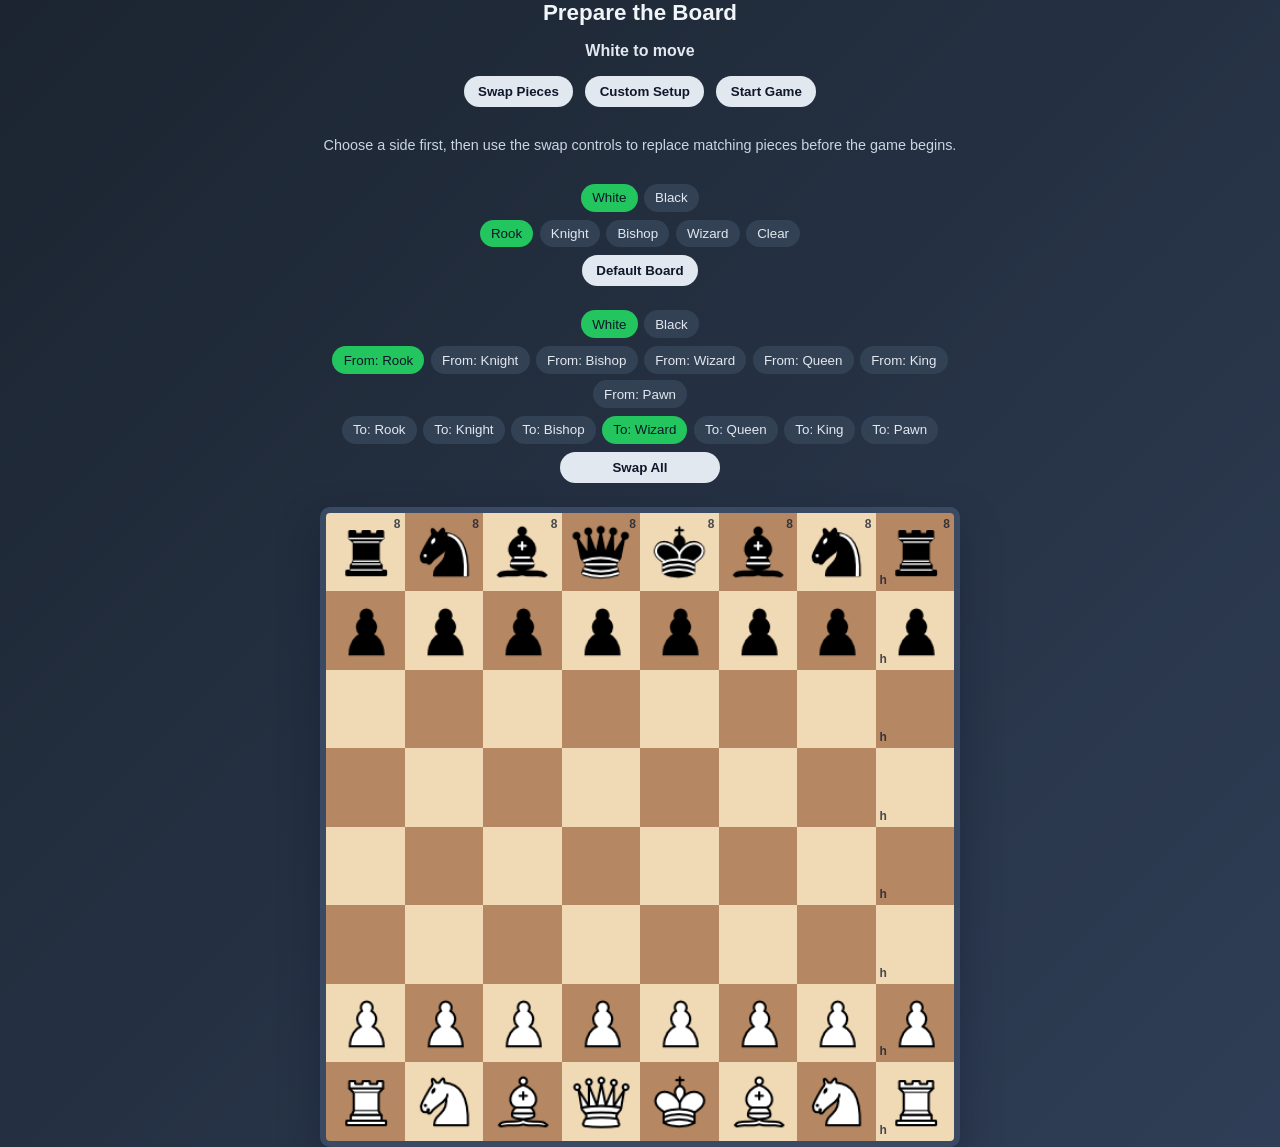
==== swap.html @ ea74015f "Added the default board button" ====
<!DOCTYPE html>
<html lang="en">
  <head>
    <meta charset="UTF-8" />
    <meta name="viewport" content="width=device-width, initial-scale=1.0" />
    <title>Chess Board Setup</title>
    <link rel="stylesheet" href="style.css" />
  </head>
  <body data-page-mode="swap">
    <main class="app-shell">
      <h1 class="app-title">Prepare the Board</h1>
      <p id="turn-indicator" class="turn-indicator">Choose a side and swap pieces before starting</p>
      <div class="board-actions">
        <button id="swap-mode-button" class="swap-button" type="button">Swap Pieces</button>
        <button id="setup-mode-button" class="swap-button" type="button">Custom Setup</button>
        <button id="start-game-button" class="swap-button" type="button">Start Game</button>
      </div>
      <p id="swap-help" class="swap-help">Choose a side first, then use the swap controls to replace matching pieces before the game begins.</p>
      <div id="setup-controls" class="setup-controls" hidden>
        <div class="setup-side-picker">
          <button class="setup-side-button active" data-setup-side="white" type="button">White</button>
          <button class="setup-side-button" data-setup-side="black" type="button">Black</button>
        </div>
        <div class="setup-piece-picker">
          <button class="setup-piece-button active" data-setup-piece="r" type="button">Rook</button>
          <button class="setup-piece-button" data-setup-piece="n" type="button">Knight</button>
          <button class="setup-piece-button" data-setup-piece="b" type="button">Bishop</button>
          <button class="setup-piece-button" data-setup-piece="z" type="button">Wizard</button>
          <button class="setup-piece-button" data-setup-piece="clear" type="button">Clear</button>
        </div>
        <button id="default-board-button" class="swap-button" type="button">Default Board</button>
      </div>
      <div id="bulk-swap-controls" class="swap-controls">
        <div class="swap-side-picker">
          <button class="swap-side-button active" data-swap-side="white" type="button">White</button>
          <button class="swap-side-button" data-swap-side="black" type="button">Black</button>
        </div>
        <div class="swap-piece-picker">
          <button class="swap-piece-button active" data-swap-from="r" type="button">From: Rook</button>
          <button class="swap-piece-button" data-swap-from="n" type="button">From: Knight</button>
          <button class="swap-piece-button" data-swap-from="b" type="button">From: Bishop</button>
          <button class="swap-piece-button" data-swap-from="z" type="button">From: Wizard</button>
          <button class="swap-piece-button" data-swap-from="q" type="button">From: Queen</button>
          <button class="swap-piece-button" data-swap-from="k" type="button">From: King</button>
          <button class="swap-piece-button" data-swap-from="p" type="button">From: Pawn</button>
        </div>
        <div class="swap-piece-picker">
          <button class="swap-piece-button" data-swap-to="r" type="button">To: Rook</button>
          <button class="swap-piece-button" data-swap-to="n" type="button">To: Knight</button>
          <button class="swap-piece-button" data-swap-to="b" type="button">To: Bishop</button>
          <button class="swap-piece-button" data-swap-to="z" type="button">To: Wizard</button>
          <button class="swap-piece-button" data-swap-to="q" type="button">To: Queen</button>
          <button class="swap-piece-button" data-swap-to="k" type="button">To: King</button>
          <button class="swap-piece-button" data-swap-to="p" type="button">To: Pawn</button>
        </div>
        <button id="swap-all-button" class="swap-button" type="button">Swap All</button>
      </div>
      <div id="chess-board" class="chessBoard" aria-label="Chess board"></div>
    </main>

    <script src="chessRules.js?v=20260627"></script>
    <script src="main.js?v=20260627"></script>
  </body>
</html>
---- style.css ----
* {
  box-sizing: border-box;
}

body {
  margin: 0;
  min-height: 100vh;
  display: grid;
  place-items: center;
  background: linear-gradient(135deg, #1b2430, #2f3e56);
  font-family: Verdana, Geneva, Tahoma, sans-serif;
}

.app-shell {
  display: grid;
  gap: 1rem;
  justify-items: center;
  width: min(92vw, 700px);
}

.app-title {
  margin: 0;
  color: #f1f5f9;
  font-size: clamp(1rem, 2vw, 1.4rem);
  text-align: center;
}

.turn-indicator {
  margin: 0;
  color: #e2e8f0;
  font-size: clamp(0.9rem, 1.5vw, 1rem);
  font-weight: 700;
  text-align: center;
}

.board-actions {
  display: flex;
  align-items: center;
  gap: 0.75rem;
  flex-wrap: wrap;
  justify-content: center;
}

.swap-button {
  border: none;
  background: #e2e8f0;
  color: #0f172a;
  padding: 0.5rem 0.9rem;
  border-radius: 999px;
  font-weight: 700;
  cursor: pointer;
}

.swap-button.active {
  background: #f59e0b;
  color: #0f172a;
}

.swap-help {
  color: #cbd5e1;
  font-size: 0.9rem;
}

.setup-controls,
.swap-controls {
  display: flex;
  flex-direction: column;
  align-items: center;
  gap: 0.5rem;
}

.setup-side-picker,
.setup-piece-picker,
.swap-side-picker,
.swap-piece-picker {
  display: flex;
  gap: 0.4rem;
  flex-wrap: wrap;
  justify-content: center;
}

.swap-controls {
  width: 100%;
  max-width: 700px;
  padding: 0.5rem 0;
}

#swap-all-button {
  min-width: 160px;
}

.setup-side-button,
.setup-piece-button,
.swap-side-button,
.swap-piece-button {
  border: none;
  background: #334155;
  color: #e2e8f0;
  padding: 0.4rem 0.7rem;
  border-radius: 999px;
  cursor: pointer;
}

.setup-side-button.active,
.setup-piece-button.active,
.swap-side-button.active,
.swap-piece-button.active {
  background: #22c55e;
  color: #0f172a;
}

.chessBoard {
  width: min(92vw, 640px);
  aspect-ratio: 1 / 1;
  display: grid;
  grid-template-columns: repeat(8, 1fr);
  grid-template-rows: repeat(8, 1fr);
  border: 6px solid #3b4a63;
  border-radius: 10px;
  overflow: hidden;
  box-shadow: 0 18px 40px rgba(15, 23, 42, 0.4);
}

.square {
  position: relative;
  display: flex;
  justify-content: center;
  align-items: center;
  user-select: none;
}

.square.white {
  background-color: #f0d9b5;
}

.square.black {
  background-color: #b58863;
}

.square.hover {
  outline: 3px solid #f59e0b;
  outline-offset: -3px;
}

/* Highlight valid move targets while dragging a piece */
.square.move-target {
  outline: 3px solid rgba(34, 197, 94, 0.95);
  outline-offset: -3px;
}

/* Outline pieces that can be captured */
.piece.captureable {
  outline: 3px solid rgba(239, 68, 68, 0.95);
  outline-offset: -3px;
}

.square.selected-swap {
  outline: 3px solid #22c55e;
  outline-offset: -3px;
}

.square.locked {
  box-shadow: inset 0 0 0 3px #ef4444;
}

.piece {
  width: 100%;
  height: 100%;
  display: grid;
  place-items: center;
  cursor: grab;
  padding: 8%;
  z-index: 1;
}

.piece img {
  width: 100%;
  height: 100%;
  object-fit: contain;
  display: block;
  pointer-events: none;
}

.coordinate {
  position: absolute;
  font-size: clamp(9px, 1vw, 12px);
  font-weight: 700;
  pointer-events: none;
  color: rgba(15, 23, 42, 0.75);
}

.coordinate.file {
  left: 4px;
  bottom: 4px;
}

.coordinate.rank {
  right: 4px;
  top: 4px;
}

@media (max-width: 600px) {
  .app-shell {
    width: 100%;
  }

  .chessBoard {
    width: 100vw;
    max-width: 100vw;
    border-radius: 0;
  }
}
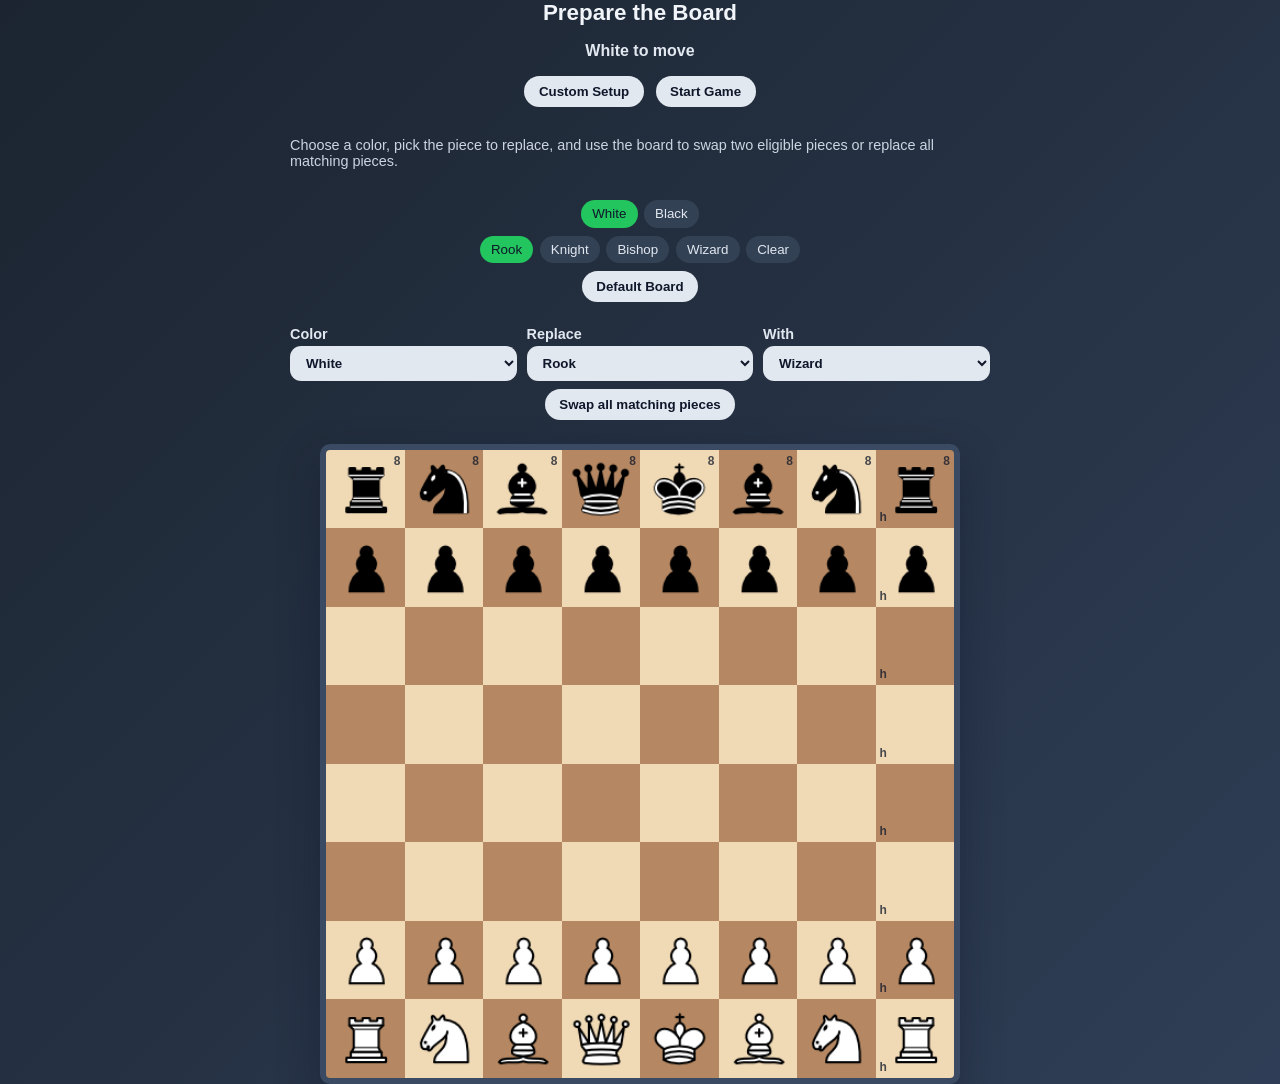
==== commit bc62a96f: "Removed the excess swapping and replaced it with drop down." ====
--- a/swap.html
+++ b/swap.html
@@ -11,11 +11,10 @@
       <h1 class="app-title">Prepare the Board</h1>
       <p id="turn-indicator" class="turn-indicator">Choose a side and swap pieces before starting</p>
       <div class="board-actions">
-        <button id="swap-mode-button" class="swap-button" type="button">Swap Pieces</button>
         <button id="setup-mode-button" class="swap-button" type="button">Custom Setup</button>
         <button id="start-game-button" class="swap-button" type="button">Start Game</button>
       </div>
-      <p id="swap-help" class="swap-help">Choose a side first, then use the swap controls to replace matching pieces before the game begins.</p>
+      <p id="swap-help" class="swap-help">Choose a color, pick the piece to replace, and use the board to swap two eligible pieces or replace all matching pieces.</p>
       <div id="setup-controls" class="setup-controls" hidden>
         <div class="setup-side-picker">
           <button class="setup-side-button active" data-setup-side="white" type="button">White</button>
@@ -31,29 +30,40 @@
         <button id="default-board-button" class="swap-button" type="button">Default Board</button>
       </div>
       <div id="bulk-swap-controls" class="swap-controls">
-        <div class="swap-side-picker">
-          <button class="swap-side-button active" data-swap-side="white" type="button">White</button>
-          <button class="swap-side-button" data-swap-side="black" type="button">Black</button>
+        <div class="swap-control-grid">
+          <label class="swap-control">
+            <span>Color</span>
+            <select id="swap-side-select" class="swap-select">
+              <option value="white">White</option>
+              <option value="black">Black</option>
+            </select>
+          </label>
+          <label class="swap-control">
+            <span>Replace</span>
+            <select id="swap-from-select" class="swap-select">
+              <option value="r">Rook</option>
+              <option value="n">Knight</option>
+              <option value="b">Bishop</option>
+              <option value="z">Wizard</option>
+              <option value="q">Queen</option>
+              <option value="k">King</option>
+              <option value="p">Pawn</option>
+            </select>
+          </label>
+          <label class="swap-control">
+            <span>With</span>
+            <select id="swap-to-select" class="swap-select">
+              <option value="r">Rook</option>
+              <option value="n">Knight</option>
+              <option value="b">Bishop</option>
+              <option value="z">Wizard</option>
+              <option value="q">Queen</option>
+              <option value="k">King</option>
+              <option value="p">Pawn</option>
+            </select>
+          </label>
         </div>
-        <div class="swap-piece-picker">
-          <button class="swap-piece-button active" data-swap-from="r" type="button">From: Rook</button>
-          <button class="swap-piece-button" data-swap-from="n" type="button">From: Knight</button>
-          <button class="swap-piece-button" data-swap-from="b" type="button">From: Bishop</button>
-          <button class="swap-piece-button" data-swap-from="z" type="button">From: Wizard</button>
-          <button class="swap-piece-button" data-swap-from="q" type="button">From: Queen</button>
-          <button class="swap-piece-button" data-swap-from="k" type="button">From: King</button>
-          <button class="swap-piece-button" data-swap-from="p" type="button">From: Pawn</button>
-        </div>
-        <div class="swap-piece-picker">
-          <button class="swap-piece-button" data-swap-to="r" type="button">To: Rook</button>
-          <button class="swap-piece-button" data-swap-to="n" type="button">To: Knight</button>
-          <button class="swap-piece-button" data-swap-to="b" type="button">To: Bishop</button>
-          <button class="swap-piece-button" data-swap-to="z" type="button">To: Wizard</button>
-          <button class="swap-piece-button" data-swap-to="q" type="button">To: Queen</button>
-          <button class="swap-piece-button" data-swap-to="k" type="button">To: King</button>
-          <button class="swap-piece-button" data-swap-to="p" type="button">To: Pawn</button>
-        </div>
-        <button id="swap-all-button" class="swap-button" type="button">Swap All</button>
+        <button id="swap-all-button" class="swap-button" type="button">Swap all matching pieces</button>
       </div>
       <div id="chess-board" class="chessBoard" aria-label="Chess board"></div>
     </main>
--- a/style.css
+++ b/style.css
@@ -70,9 +70,7 @@
 }
 
 .setup-side-picker,
-.setup-piece-picker,
-.swap-side-picker,
-.swap-piece-picker {
+.setup-piece-picker {
   display: flex;
   gap: 0.4rem;
   flex-wrap: wrap;
@@ -85,14 +83,37 @@
   padding: 0.5rem 0;
 }
 
+.swap-control-grid {
+  display: grid;
+  grid-template-columns: repeat(3, minmax(140px, 1fr));
+  gap: 0.6rem;
+  width: 100%;
+}
+
+.swap-control {
+  display: flex;
+  flex-direction: column;
+  gap: 0.25rem;
+  color: #e2e8f0;
+  font-size: 0.9rem;
+  font-weight: 600;
+}
+
+.swap-select {
+  border: none;
+  border-radius: 0.7rem;
+  padding: 0.55rem 0.75rem;
+  background: #e2e8f0;
+  color: #0f172a;
+  font-weight: 600;
+}
+
 #swap-all-button {
-  min-width: 160px;
+  min-width: 180px;
 }
 
 .setup-side-button,
-.setup-piece-button,
-.swap-side-button,
-.swap-piece-button {
+.setup-piece-button {
   border: none;
   background: #334155;
   color: #e2e8f0;
@@ -102,9 +123,7 @@
 }
 
 .setup-side-button.active,
-.setup-piece-button.active,
-.swap-side-button.active,
-.swap-piece-button.active {
+.setup-piece-button.active {
   background: #22c55e;
   color: #0f172a;
 }
@@ -204,6 +223,10 @@
     width: 100%;
   }
 
+  .swap-control-grid {
+    grid-template-columns: 1fr;
+  }
+
   .chessBoard {
     width: 100vw;
     max-width: 100vw;
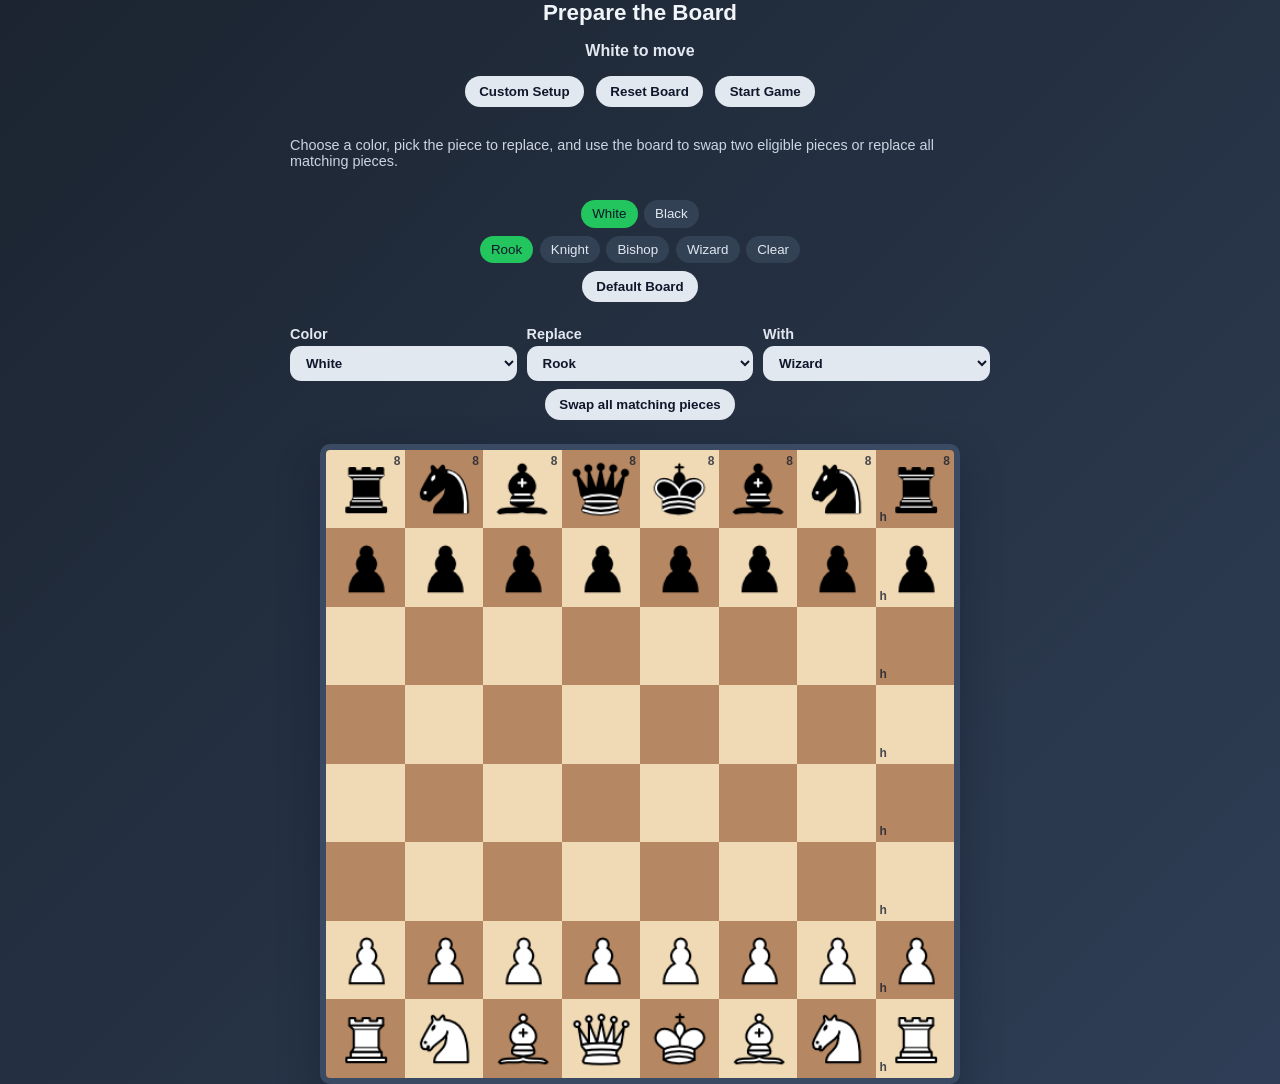
==== commit 94ce1609: "Added reset board button that puts the board to the default board." ====
--- a/swap.html
+++ b/swap.html
@@ -12,6 +12,7 @@
       <p id="turn-indicator" class="turn-indicator">Choose a side and swap pieces before starting</p>
       <div class="board-actions">
         <button id="setup-mode-button" class="swap-button" type="button">Custom Setup</button>
+        <button id="reset-board-button" class="swap-button" type="button">Reset Board</button>
         <button id="start-game-button" class="swap-button" type="button">Start Game</button>
       </div>
       <p id="swap-help" class="swap-help">Choose a color, pick the piece to replace, and use the board to swap two eligible pieces or replace all matching pieces.</p>
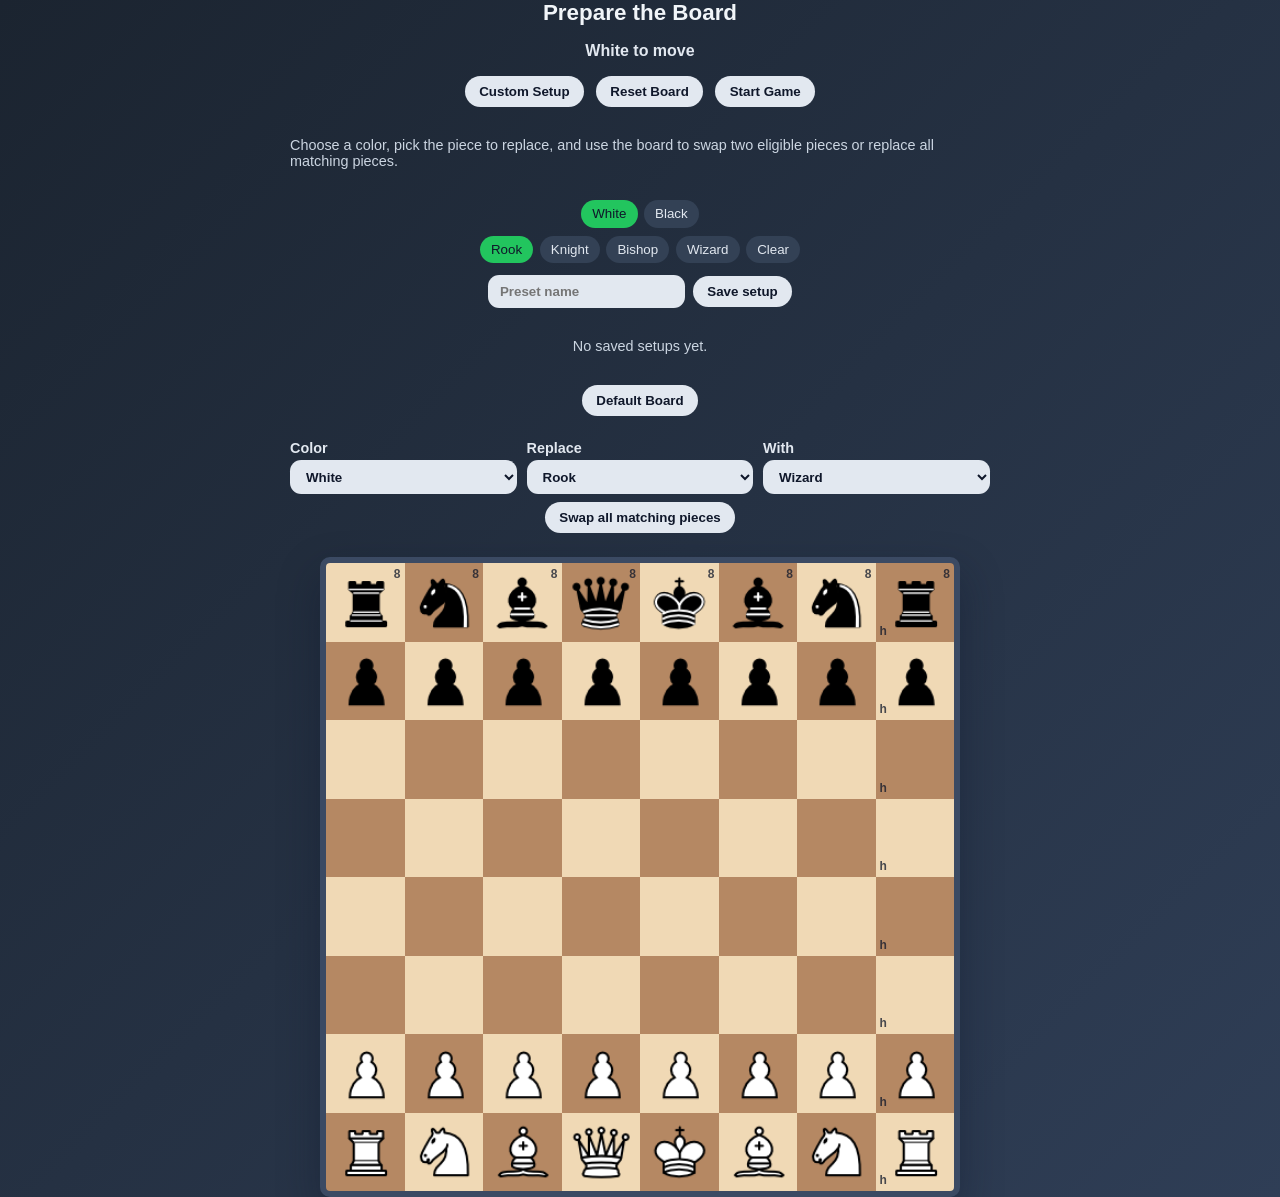
==== commit f0ac35d3: "Added a saved board for customized games." ====
--- a/swap.html
+++ b/swap.html
@@ -28,6 +28,11 @@
           <button class="setup-piece-button" data-setup-piece="z" type="button">Wizard</button>
           <button class="setup-piece-button" data-setup-piece="clear" type="button">Clear</button>
         </div>
+        <div class="preset-controls">
+          <input id="preset-name-input" class="swap-select" type="text" placeholder="Preset name" />
+          <button id="save-preset-button" class="swap-button" type="button">Save setup</button>
+        </div>
+        <div id="preset-list" class="preset-list"></div>
         <button id="default-board-button" class="swap-button" type="button">Default Board</button>
       </div>
       <div id="bulk-swap-controls" class="swap-controls">
@@ -69,7 +74,12 @@
       <div id="chess-board" class="chessBoard" aria-label="Chess board"></div>
     </main>
 
-    <script src="chessRules.js?v=20260627"></script>
-    <script src="main.js?v=20260627"></script>
+    <script>
+      const cacheBuster = Date.now();
+      document.write('<script src="chessRules.js?v=' + cacheBuster + '"><\/script>');
+      document.write('<script src="chessmovement.js?v=' + cacheBuster + '"><\/script>');
+      document.write('<script src="boardSetup.js?v=' + cacheBuster + '"><\/script>');
+      document.write('<script src="main.js?v=' + cacheBuster + '"><\/script>');
+    </script>
   </body>
 </html>
--- a/style.css
+++ b/style.css
@@ -31,6 +31,18 @@
   font-size: clamp(0.9rem, 1.5vw, 1rem);
   font-weight: 700;
   text-align: center;
+}
+
+.status-indicator {
+  margin: 0;
+  color: #cbd5e1;
+  font-size: 0.95rem;
+  text-align: center;
+}
+
+.status-indicator.warning {
+  color: #fca5a5;
+  font-weight: 700;
 }
 
 .board-actions {
@@ -110,6 +122,30 @@
 
 #swap-all-button {
   min-width: 180px;
+}
+
+.preset-controls {
+  display: flex;
+  gap: 0.5rem;
+  align-items: center;
+  flex-wrap: wrap;
+  justify-content: center;
+  margin: 0.25rem 0 0.5rem;
+}
+
+.preset-list {
+  display: flex;
+  flex-wrap: wrap;
+  gap: 0.5rem;
+  justify-content: center;
+  margin-bottom: 0.5rem;
+}
+
+.preset-list-items {
+  display: flex;
+  flex-wrap: wrap;
+  gap: 0.5rem;
+  justify-content: center;
 }
 
 .setup-side-button,
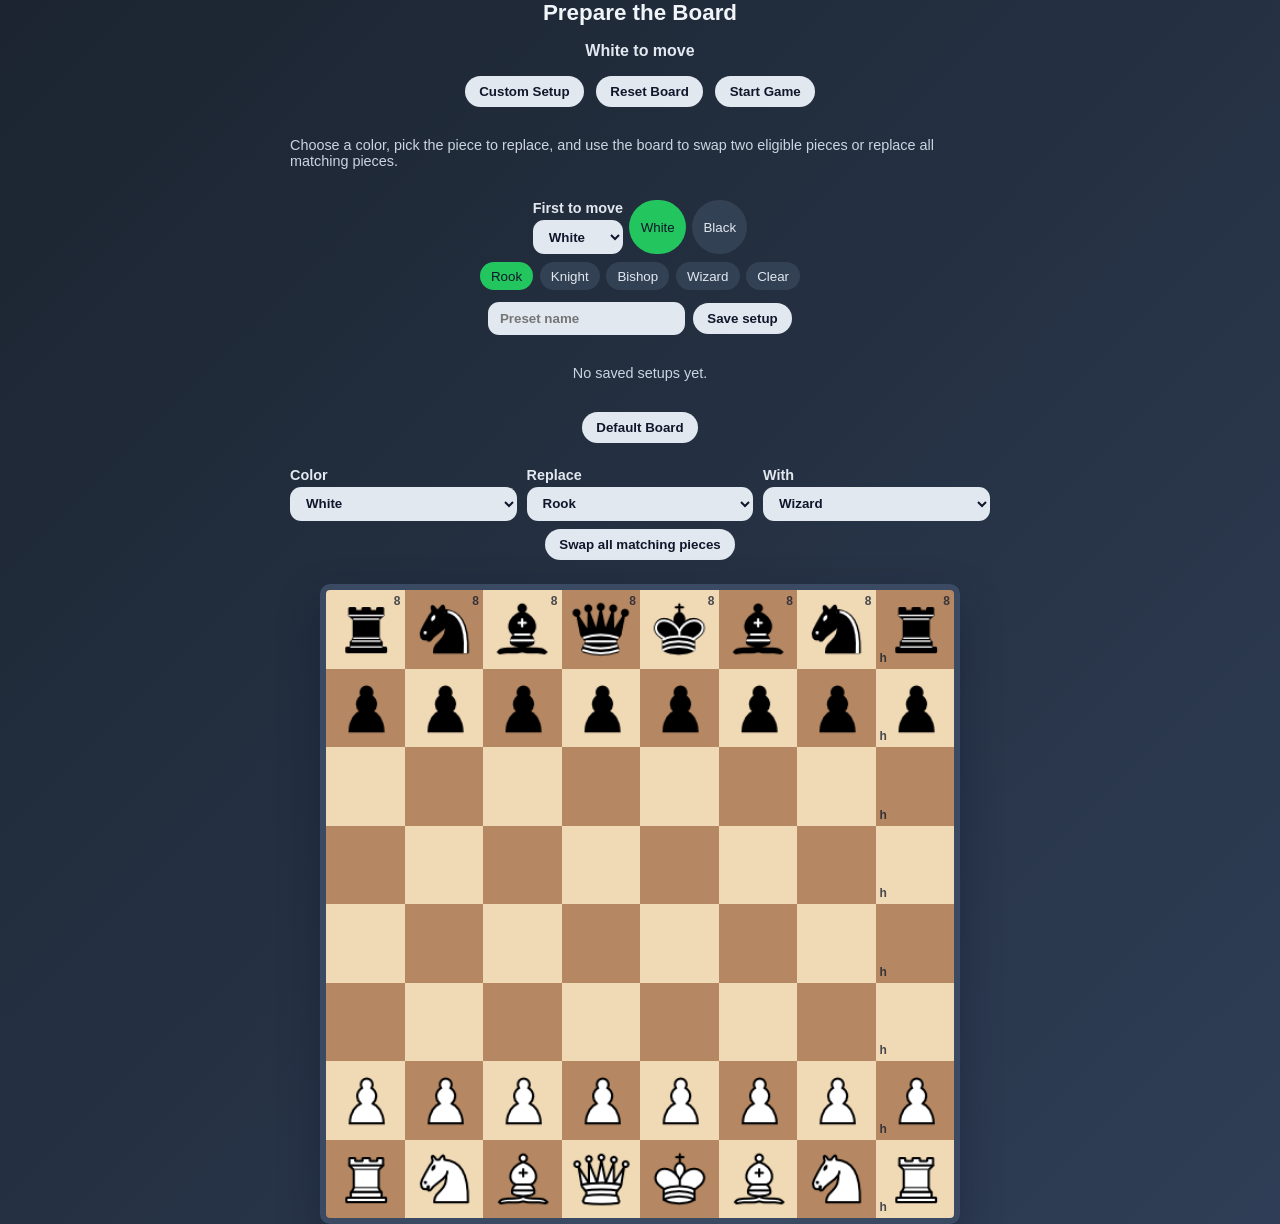
==== commit dffde3cc: "Now can choose between black or white to go first ." ====
--- a/swap.html
+++ b/swap.html
@@ -18,6 +18,13 @@
       <p id="swap-help" class="swap-help">Choose a color, pick the piece to replace, and use the board to swap two eligible pieces or replace all matching pieces.</p>
       <div id="setup-controls" class="setup-controls" hidden>
         <div class="setup-side-picker">
+          <label class="swap-control">
+            <span>First to move</span>
+            <select id="start-color-select" class="swap-select">
+              <option value="white">White</option>
+              <option value="black">Black</option>
+            </select>
+          </label>
           <button class="setup-side-button active" data-setup-side="white" type="button">White</button>
           <button class="setup-side-button" data-setup-side="black" type="button">Black</button>
         </div>
@@ -79,6 +86,7 @@
       document.write('<script src="chessRules.js?v=' + cacheBuster + '"><\/script>');
       document.write('<script src="chessmovement.js?v=' + cacheBuster + '"><\/script>');
       document.write('<script src="boardSetup.js?v=' + cacheBuster + '"><\/script>');
+      document.write('<script src="colors.js?v=' + cacheBuster + '"><\/script>');
       document.write('<script src="main.js?v=' + cacheBuster + '"><\/script>');
     </script>
   </body>
